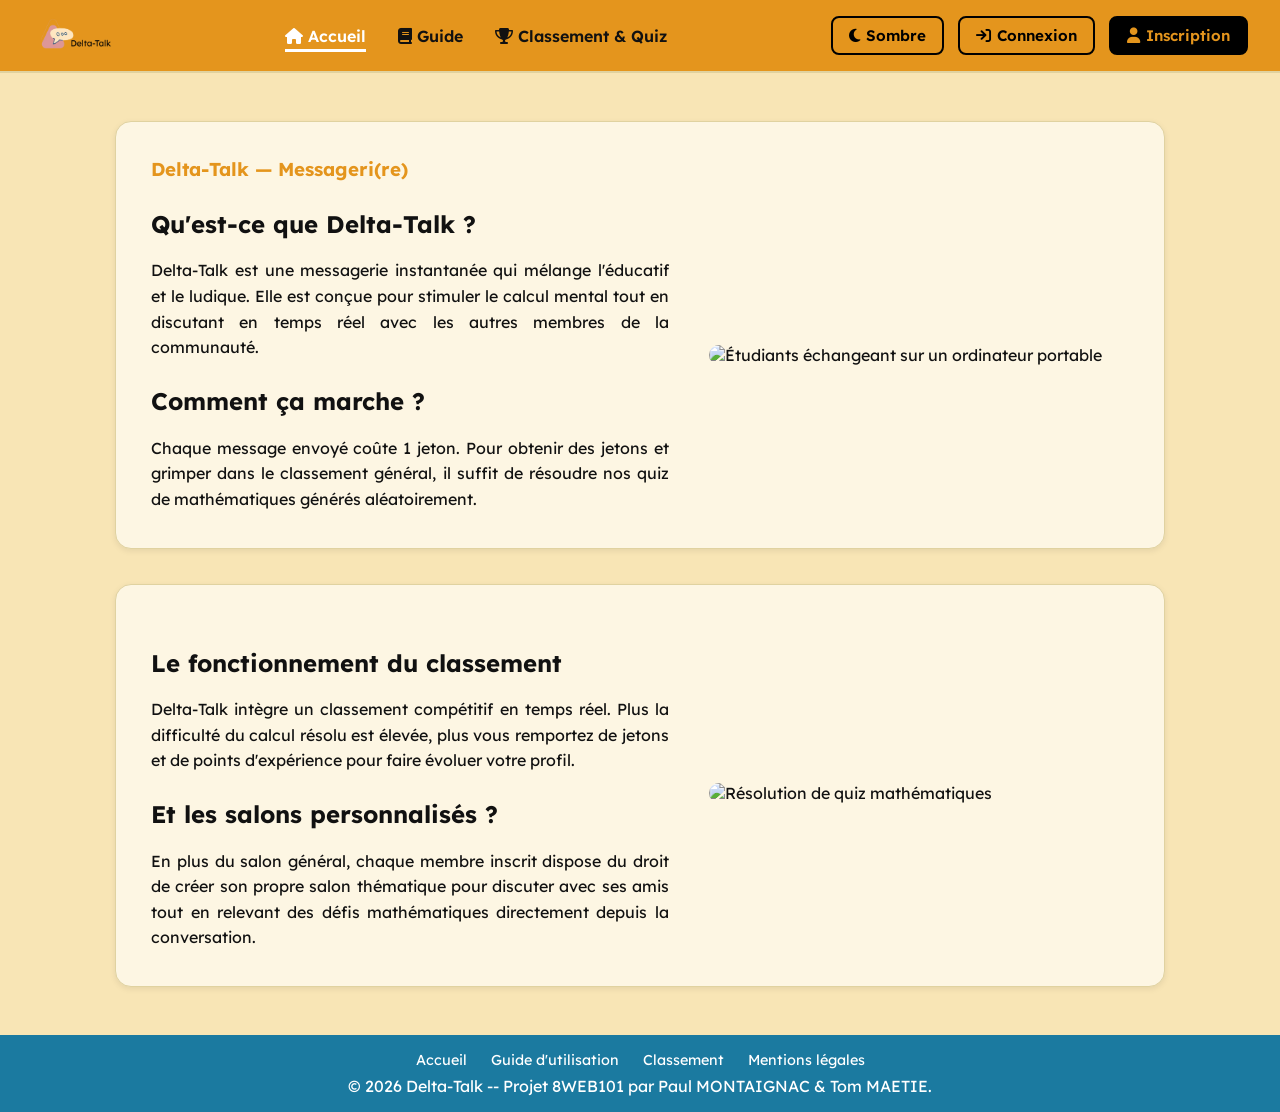
==== views/index.html @ 7402232b "Changement du bas de pages avec le bon nom du site actuel" ====
<!DOCTYPE html>
<html lang="fr">
<head>
    <meta charset="UTF-8">
    <meta name="viewport" content="width=device-width, initial-scale=1.0">
    <title>Messageri(re) - Accueil</title>
    <link rel="stylesheet" href="../public/css/style.css">
    <link rel="stylesheet" href="https://cdnjs.cloudflare.com/ajax/libs/font-awesome/6.5.1/css/all.min.css" crossorigin="anonymous" referrerpolicy="no-referrer" />
    <script src="https://cdn.jsdelivr.net/npm/@supabase/supabase-js@2"></script>
    <script src="../public/js/script.js" defer></script>
</head>
<body data-root=".">
    <a href="#main-content" class="skip-link">Aller au contenu principal</a>

    <header>
        <nav aria-label="Navigation principale">
            <div class="left">
                <a href="index.html"><img src="../public/img/logo.png" alt="Logo Messageri(re) Delta-Talk"></a>
            </div>
            <div class="middle">
                <a href="index.html" class="active"><i class="fa-solid fa-house" aria-hidden="true"></i> Accueil</a>
                <a href="legal/guide.html"><i class="fa-solid fa-book" aria-hidden="true"></i> Guide</a>
                <a href="ranking.html"><i class="fa-solid fa-trophy" aria-hidden="true"></i> Classement &amp; Quiz</a>
            </div>
            <div class="right">
                <a href="auth/login.html" class="login-button"><i class="fa-solid fa-arrow-right-to-bracket" aria-hidden="true"></i> Connexion</a>
                <a href="auth/register.html" class="register-button"><i class="fa-solid fa-user" aria-hidden="true"></i> Inscription</a>
            </div>
        </nav>
    </header>

    <main id="main-content">
        <section class="container">
            <article class="card">
                <h1>Delta-Talk — Messageri(re)</h1>
                <div class="boxes">
                    <div class="left">
                        <h2>Qu'est-ce que Delta-Talk ?</h2>
                        <p>
                            Delta-Talk est une messagerie instantanée qui mélange l'éducatif et le ludique. Elle est conçue pour stimuler le calcul mental tout en discutant en temps réel avec les autres membres de la communauté.
                        </p>
                        <h2>Comment ça marche ?</h2>
                        <p>
                            Chaque message envoyé coûte 1 jeton. Pour obtenir des jetons et grimper dans le classement général, il suffit de résoudre nos quiz de mathématiques générés aléatoirement.
                        </p>
                    </div>
                    <div class="right">
                        <img src="https://images.pexels.com/photos/4976712/pexels-photo-4976712.jpeg?auto=compress&cs=tinysrgb&w=600" alt="Étudiants échangeant sur un ordinateur portable" loading="lazy">
                    </div>
                </div>
            </article>

            <article class="card">
                <div class="boxes">
                    <div class="left">
                        <h2>Le fonctionnement du classement</h2>
                        <p>
                            Delta-Talk intègre un classement compétitif en temps réel. Plus la difficulté du calcul résolu est élevée, plus vous remportez de jetons et de points d'expérience pour faire évoluer votre profil.
                        </p>
                        <h2>Et les salons personnalisés ?</h2>
                        <p>
                            En plus du salon général, chaque membre inscrit dispose du droit de créer son propre salon thématique pour discuter avec ses amis tout en relevant des défis mathématiques directement depuis la conversation.
                        </p>
                    </div>
                    <div class="right">
                        <img src="https://images.pexels.com/photos/5905709/pexels-photo-5905709.jpeg?auto=compress&cs=tinysrgb&w=600" alt="Résolution de quiz mathématiques" loading="lazy">
                    </div>
                </div>
            </article>
        </section>
    </main>

    <footer>
        <div class="footer-links">
            <a href="index.html">Accueil</a>
            <a href="legal/guide.html">Guide d'utilisation</a>
            <a href="ranking.html">Classement</a>
            <a href="legal/legals.html">Mentions légales</a>
        </div>
        <p>&copy; 2026 Delta-Talk -- Projet 8WEB101 par Paul MONTAIGNAC &amp; Tom MAETIE.</p>
    </footer>
</body>
</html>
---- public/css/style.css ----
@import url('https://fonts.googleapis.com/css2?family=Lexend:wght@100..900&display=swap');

/* ------------ Variables de thème (Clair par défaut / Sombre) ------------ */
:root {
    --bg-main: #f8e5b5;
    --bg-card: #fdf6e3;
    --bg-subtle: #f4ead0;
    --bg-input: #ffffff;
    --text-main: #111111;
    --text-muted: #6b5f45;
    --border-color: #e0d2a0;
    --accent: #e4951d;
    --accent-hover: #c97e12;
    --nav-bg: #e4951d;
    --footer-bg: #1b7aa0;
    --footer-text: #ffffff;
    --danger: #c0392b;
    --success: #2f7a3d;
    --shadow: 0 2px 6px rgba(0, 0, 0, 0.08);
    --shadow-hover: 0 6px 16px rgba(0, 0, 0, 0.15);
}

[data-theme="dark"] {
    --bg-main: #12161f;
    --bg-card: #1e2433;
    --bg-subtle: #283044;
    --bg-input: #151924;
    --text-main: #f3f4f6;
    --text-muted: #9ca3af;
    --border-color: #374151;
    --accent: #f5a623;
    --accent-hover: #d98200;
    --nav-bg: #1a202c;
    --footer-bg: #0f172a;
    --footer-text: #e5e7eb;
    --danger: #ef4444;
    --success: #22c55e;
    --shadow: 0 4px 12px rgba(0, 0, 0, 0.4);
    --shadow-hover: 0 8px 20px rgba(0, 0, 0, 0.6);
}

/* ------------ Styles de base et Accessibilité ------------ */
* {
    padding: 0;
    margin: 0;
    box-sizing: border-box;
    font-family: 'Lexend', sans-serif;
}

body {
    display: flex;
    flex-direction: column;
    min-height: 100vh;
    background-color: var(--bg-main);
    color: var(--text-main);
    transition: background-color 0.25s ease, color 0.25s ease;
}

a {
    text-decoration: none;
    color: inherit;
}

/* Visibilité du focus clavier (touche Tab) pour l'accessibilité */
a:focus-visible,
button:focus-visible,
input:focus-visible,
select:focus-visible {
    outline: 3px solid var(--accent);
    outline-offset: 3px;
}

/* Lien d'évitement pour lecteurs d'écran et navigation clavier */
.skip-link {
    position: absolute;
    top: -50px;
    left: 10px;
    background: #000;
    color: #fff;
    padding: 8px 14px;
    border-radius: 6px;
    z-index: 1000;
    transition: top 0.2s;
}

.skip-link:focus {
    top: 10px;
}

/* ------------ Barre de navigation ------------ */
nav {
    display: flex;
    justify-content: space-between;
    align-items: center;
    flex-wrap: wrap;
    gap: 1rem;
    padding: 1rem 2rem;
    background-color: var(--nav-bg);
    border-bottom: 2px solid var(--border-color);
}

nav .left {
    display: flex;
    align-items: center;
    gap: 1rem;
}

nav .left img {
    max-width: 90px;
    height: auto;
}

nav .middle {
    display: flex;
    flex-wrap: wrap;
    gap: 2rem;
}

nav .middle a {
    color: var(--text-main);
    font-weight: 600;
    position: relative;
    padding: 0.25rem 0;
    transition: all 0.25s ease-in-out;
}

[data-theme="dark"] nav .middle a {
    color: var(--text-main);
}

nav .middle a::after {
    content: '';
    position: absolute;
    left: 0;
    bottom: -2px;
    width: 0%;
    height: 3px;
    background-color: #fff;
    transition: width 0.25s ease-in-out;
}

nav .middle a:hover,
nav .middle a.active {
    color: #fff;
}

[data-theme="dark"] nav .middle a:hover,
[data-theme="dark"] nav .middle a.active {
    color: var(--accent);
}

nav .middle a:hover::after,
nav .middle a.active::after {
    width: 100%;
}

nav .right {
    display: flex;
    align-items: center;
    flex-wrap: wrap;
    gap: 0.85rem;
}

nav .right a,
nav .right button {
    font-size: 0.95rem;
    font-weight: 600;
    padding: 0.5rem 1rem;
    border-radius: 8px;
    border: 2px solid #000;
    cursor: pointer;
    background-color: transparent;
    color: #000;
    transition: all 0.25s ease-in-out;
    display: inline-flex;
    align-items: center;
    gap: 0.4rem;
}

[data-theme="dark"] nav .right a,
[data-theme="dark"] nav .right button {
    border-color: var(--accent);
    color: var(--text-main);
}

nav .right .login-button:hover,
nav .right .theme-toggle-btn:hover {
    background-color: #fff;
    color: #000;
    border-color: #fff;
}

nav .right .register-button {
    background-color: #000;
    color: var(--accent);
}

[data-theme="dark"] nav .right .register-button {
    background-color: var(--accent);
    color: #000;
}

nav .right .register-button:hover {
    background-color: #fff;
    color: #000;
    border-color: #000;
}

/* ------------ Contenu principal ------------ */
main {
    flex: 1;
    background-color: var(--bg-main);
}

.container {
    display: flex;
    flex-direction: column;
    align-items: center;
    gap: 2.2rem;
    padding: 3rem 1.5rem;
    max-width: 1200px;
    margin: 0 auto;
}

.boxes {
    display: flex;
    justify-content: space-between;
    align-items: center;
    flex-direction: row;
    gap: 40px;
    margin-top: 1rem;
}

.boxes .left {
    flex: 1;
    display: flex;
    flex-direction: column;
    gap: 0.85rem;
}

.boxes .right {
    max-width: 420px;
    width: 100%;
}

.boxes .right img {
    border-radius: 16px;
    max-width: 100%;
    height: auto;
    display: block;
}

.boxes p {
    text-align: justify;
    line-height: 1.6;
    color: var(--text-main);
}

.card {
    max-width: 1050px;
    width: 100%;
    margin: 0 auto;
    border: 1px solid var(--border-color);
    border-radius: 16px;
    padding: 2.2rem;
    background-color: var(--bg-card);
    box-shadow: var(--shadow);
    transition: all 0.25s ease-in-out;
}

.card:hover {
    box-shadow: var(--shadow-hover);
    border-color: var(--accent);
}

.card h1 {
    margin-bottom: 1rem;
    color: var(--accent);
}

.card h2 {
    margin-top: 0.75rem;
    margin-bottom: 0.35rem;
}

/* ------------ Formulaires (Connexion / Inscription) ------------ */
.form-container {
    display: flex;
    flex-direction: column;
    justify-content: center;
    align-items: center;
    max-width: 480px;
    width: 92%;
    margin: 3.5rem auto;
}

.form-container h1 {
    margin-bottom: 1.2rem;
    text-align: center;
}

.form-container form {
    display: flex;
    flex-direction: column;
    width: 100%;
    max-width: 340px;
    gap: 12px;
    margin-top: 10px;
    margin-bottom: 15px;
}

.form-container form > span {
    display: flex;
    flex-direction: column;
}

.form-container form > span label {
    margin-left: 8px;
    margin-bottom: 5px;
    display: inline-flex;
    align-items: center;
    gap: 6px;
    font-weight: 500;
}

.form-container form > span input {
    background-color: var(--bg-input);
    color: var(--text-main);
    border: 2px solid var(--border-color);
    padding: 10px 14px;
    border-radius: 12px;
    font-size: 0.95rem;
    transition: border-color 0.25s ease-in-out;
}

.form-container form > span input:focus {
    outline: none;
    border-color: var(--accent);
}

.form-container form button,
.btn-primary {
    background-color: var(--accent);
    color: #000;
    border: none;
    padding: 12px 18px;
    font-size: 1rem;
    font-weight: 700;
    border-radius: 12px;
    margin-top: 10px;
    cursor: pointer;
    transition: background-color 0.25s ease-in-out, transform 0.15s ease;
    display: inline-flex;
    align-items: center;
    justify-content: center;
    gap: 0.5rem;
}

.form-container form button:hover,
.btn-primary:hover {
    background-color: var(--accent-hover);
    transform: translateY(-2px);
}

.form-container .required {
    color: var(--danger);
    font-weight: 700;
}

.form-container .optional {
    color: var(--text-muted);
    font-weight: 400;
    font-size: 0.8rem;
}

.form-container .form-note {
    font-size: 0.85rem;
    color: var(--text-muted);
    margin-top: 4px;
}

.field-error {
    display: block;
    min-height: 1.1rem;
    color: var(--danger);
    font-size: 0.82rem;
    margin-left: 8px;
    margin-top: 3px;
}

#form-error,
#login-form-error {
    text-align: center;
    margin-left: 0;
    min-height: 1.2rem;
    font-weight: 600;
}

.password-rules {
    list-style: none;
    display: flex;
    flex-direction: column;
    gap: 5px;
    padding: 10px 12px;
    background-color: var(--bg-subtle);
    border-radius: 10px;
}

.password-rules li {
    display: flex;
    align-items: center;
    gap: 8px;
    font-size: 0.8rem;
    color: var(--text-muted);
}

.password-rules li.rule-invalid i {
    color: var(--danger);
}

.password-rules li.rule-valid,
.password-rules li.rule-valid i {
    color: var(--success);
}

/* ------------ Composant Quiz Mathématique & Classement ------------ */
.quiz-box {
    display: flex;
    flex-direction: column;
    gap: 1rem;
    background-color: var(--bg-subtle);
    padding: 1.5rem;
    border-radius: 14px;
    border: 1px solid var(--border-color);
    margin-top: 1rem;
}

.quiz-controls {
    display: flex;
    flex-wrap: wrap;
    gap: 0.75rem;
    align-items: center;
    justify-content: space-between;
}

.difficulty-group {
    display: flex;
    gap: 0.5rem;
    flex-wrap: wrap;
}

.difficulty-btn {
    padding: 0.45rem 0.9rem;
    border-radius: 8px;
    border: 2px solid var(--border-color);
    background-color: var(--bg-card);
    color: var(--text-main);
    font-weight: 600;
    cursor: pointer;
    transition: all 0.2s;
}

.difficulty-btn.active {
    background-color: var(--accent);
    color: #000;
    border-color: var(--accent);
}

.quiz-question-display {
    font-size: 1.6rem;
    font-weight: 800;
    text-align: center;
    padding: 1.2rem;
    background-color: var(--bg-card);
    border-radius: 12px;
    border: 2px dashed var(--accent);
}

.quiz-answer-form {
    display: flex;
    gap: 0.75rem;
    flex-wrap: wrap;
}

.quiz-answer-form input {
    flex: 1;
    min-width: 180px;
    padding: 0.75rem 1rem;
    border-radius: 10px;
    border: 2px solid var(--border-color);
    background-color: var(--bg-input);
    color: var(--text-main);
    font-size: 1.05rem;
}

.quiz-feedback {
    font-weight: 600;
    min-height: 1.4rem;
    text-align: center;
}

.quiz-feedback.success {
    color: var(--success);
}

.quiz-feedback.error {
    color: var(--danger);
}

/* Tableau de classement */
.ranking-table-wrapper {
    overflow-x: auto;
    margin-top: 1rem;
}

.ranking-table {
    width: 100%;
    border-collapse: collapse;
    text-align: left;
}

.ranking-table th,
.ranking-table td {
    padding: 0.9rem 1rem;
    border-bottom: 1px solid var(--border-color);
}

.ranking-table th {
    background-color: var(--bg-subtle);
    color: var(--accent);
    font-weight: 700;
}

.ranking-table tr.current-user-row {
    background-color: rgba(228, 149, 29, 0.18);
    font-weight: 700;
}

/* ------------ Page Profil & Barre d'évolution ------------ */
.profile-grid {
    display: grid;
    grid-template-columns: repeat(auto-fit, minmax(200px, 1fr));
    gap: 1.2rem;
    margin-top: 1.5rem;
}

.stat-card {
    background-color: var(--bg-subtle);
    border: 1px solid var(--border-color);
    border-radius: 14px;
    padding: 1.4rem;
    text-align: center;
    display: flex;
    flex-direction: column;
    gap: 0.4rem;
}

.stat-card i {
    font-size: 1.8rem;
    color: var(--accent);
}

.stat-card .stat-value {
    font-size: 1.6rem;
    font-weight: 800;
}

.stat-card .stat-label {
    font-size: 0.9rem;
    color: var(--text-muted);
}

.evolution-container {
    margin-top: 2rem;
    background-color: var(--bg-subtle);
    padding: 1.4rem;
    border-radius: 14px;
    border: 1px solid var(--border-color);
}

.progress-bar-bg {
    width: 100%;
    height: 18px;
    background-color: var(--bg-card);
    border-radius: 99px;
    overflow: hidden;
    margin-top: 0.75rem;
    border: 1px solid var(--border-color);
}

.progress-bar-fill {
    height: 100%;
    background: linear-gradient(90deg, #e4951d, #f7b023);
    width: 0%;
    transition: width 0.4s ease;
}

/* ------------ Pied de page ------------ */
footer {
    text-align: center;
    padding: 16px;
    background-color: var(--footer-bg);
    color: var(--footer-text);
    display: flex;
    flex-direction: column;
    gap: 0.4rem;
}

footer .footer-links {
    display: flex;
    justify-content: center;
    gap: 1.5rem;
    flex-wrap: wrap;
    font-size: 0.9rem;
}

footer .footer-links a:hover {
    text-decoration: underline;
}

/* ------------ Adaptabilité (RWD Mobile & Tablette) ------------ */
@media screen and (max-width: 900px) {
    .boxes {
        flex-direction: column;
        align-items: center;
        gap: 24px;
    }

    .boxes .right {
        max-width: 100%;
    }

    nav {
        flex-direction: column;
        padding: 1rem;
        text-align: center;
    }

    nav .middle,
    nav .right {
        justify-content: center;
        gap: 1rem;
    }

    .card {
        padding: 1.5rem;
    }
}
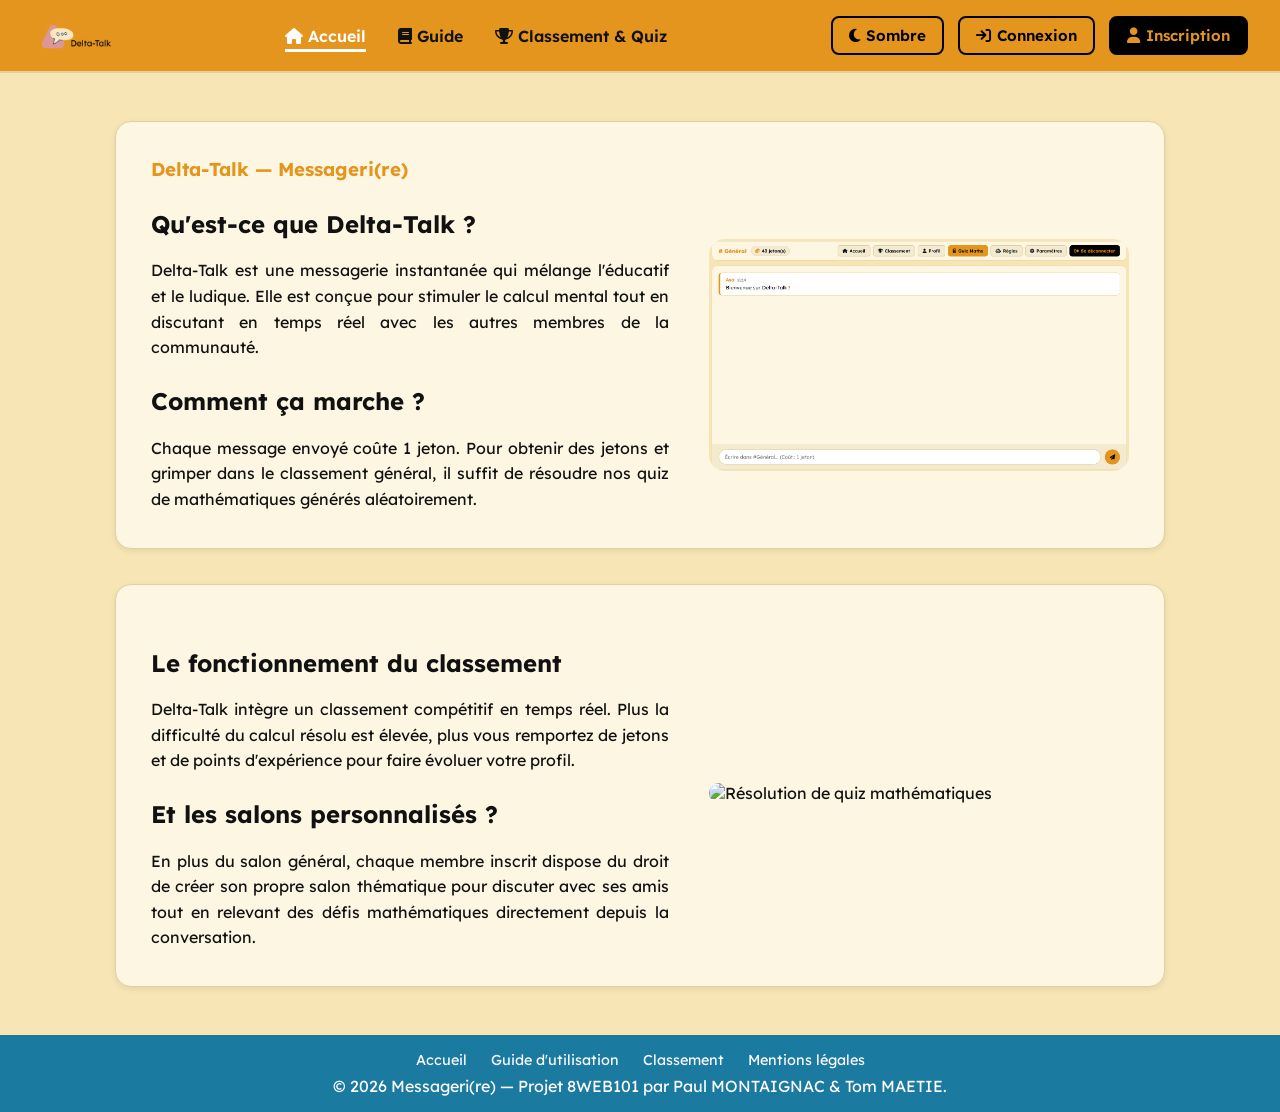
==== commit 57a0e076: "Updating index images" ====
--- a/views/index.html
+++ b/views/index.html
@@ -45,7 +45,7 @@
                         </p>
                     </div>
                     <div class="right">
-                        <img src="https://images.pexels.com/photos/4976712/pexels-photo-4976712.jpeg?auto=compress&cs=tinysrgb&w=600" alt="Étudiants échangeant sur un ordinateur portable" loading="lazy">
+                        <img src="/public/img/chat.png" alt="Étudiants échangeant sur un ordinateur portable" loading="lazy">
                     </div>
                 </div>
             </article>
@@ -63,7 +63,7 @@
                         </p>
                     </div>
                     <div class="right">
-                        <img src="https://images.pexels.com/photos/5905709/pexels-photo-5905709.jpeg?auto=compress&cs=tinysrgb&w=600" alt="Résolution de quiz mathématiques" loading="lazy">
+                        <img src="https://imgs.search.brave.com/g0kXQhqkd1YRslF8PBoYDP5u3pAXZ3hj72VeBHU4jCw/rs:fit:860:0:0:0/g:ce/aHR0cHM6Ly9pbWcu/bWFnbmlmaWMuY29t/L3ZlY3RldXJzLXBy/ZW1pdW0vaW50ZXJm/YWNlLXV0aWxpc2F0/ZXVyLWNsYXNzZW1l/bnQtZ2xhc3Ntb3Jw/aGlzbS1vcmFuZ2Ut/dmlmLXBhbm5lYXUt/dGFibGVhdS1ib3Jk/LWNsYXNzZW1lbnQt/bW9kZXJuZS1lbGVn/YW50LW5vdGVzLW1h/dGNocy1wb3VyLWlu/dGVyZmFjZS11dGls/aXNhdGV1ci1qZXV4/LW1vYmlsZXMtcGMt/bW9kZWxlLWNvbmNl/cHRpb24tZnV0dXJp/c3RlLW1pbmltYWxp/c3RlLWVwdXJlXzI3/ODI2MS0yNjQ4Lmpw/Zz9zZW10PWFpc19o/eWJyaWQmdz03NDAm/cT04MA" alt="Résolution de quiz mathématiques" loading="lazy">
                     </div>
                 </div>
             </article>
@@ -77,7 +77,7 @@
             <a href="ranking.html">Classement</a>
             <a href="legal/legals.html">Mentions légales</a>
         </div>
-        <p>&copy; 2026 Delta-Talk -- Projet 8WEB101 par Paul MONTAIGNAC &amp; Tom MAETIE.</p>
+        <p>&copy; 2026 Messageri(re) — Projet 8WEB101 par Paul MONTAIGNAC &amp; Tom MAETIE.</p>
     </footer>
 </body>
 </html>
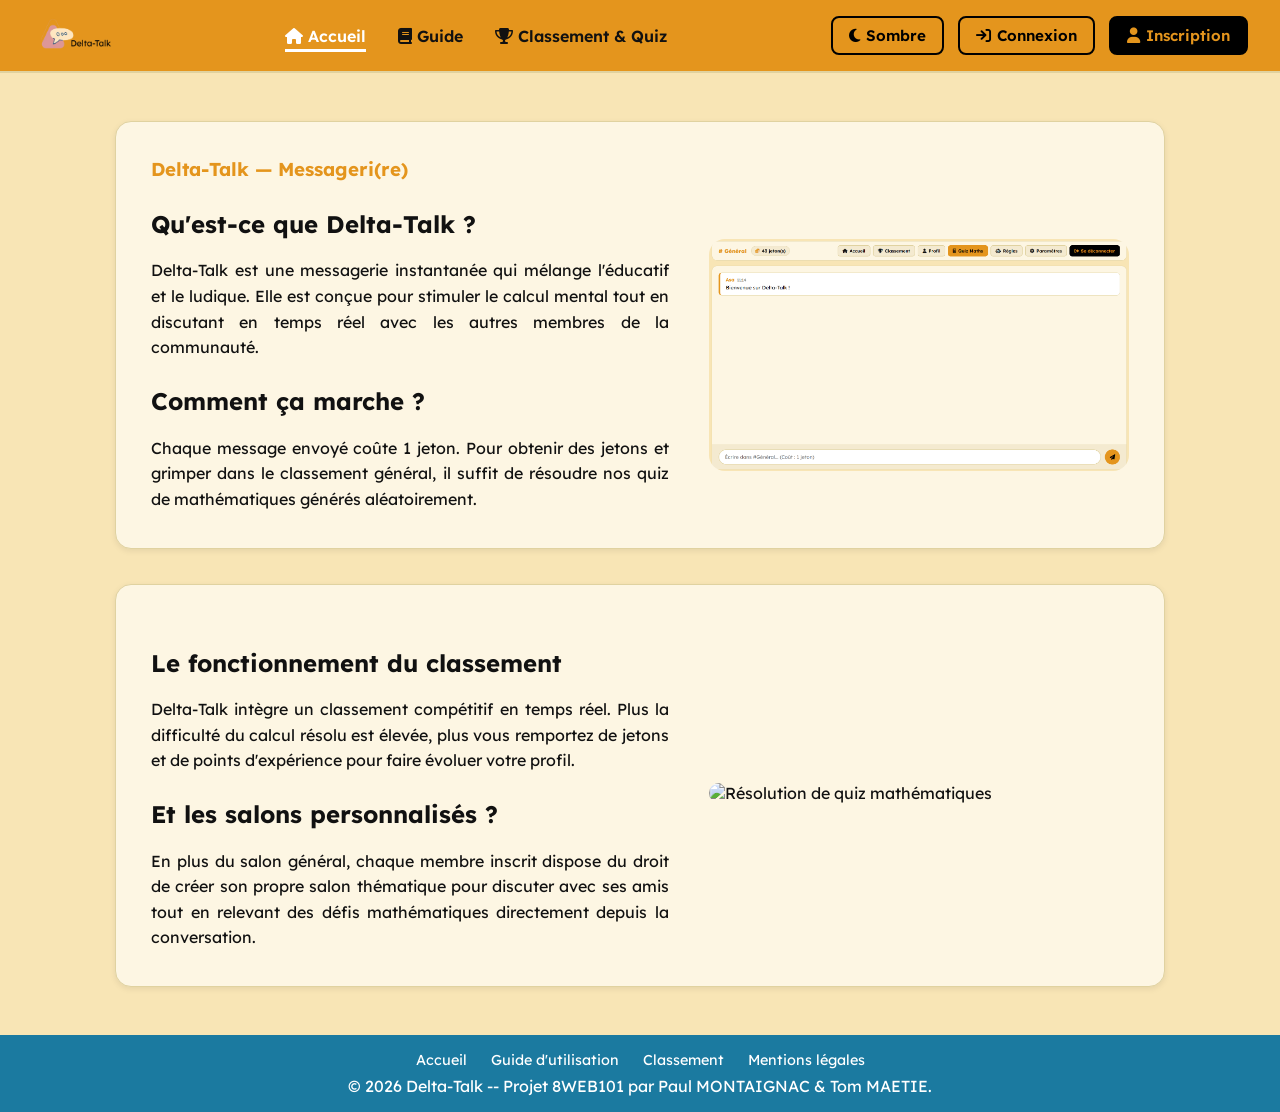
==== commit b56bc712: "Merge branch 'Test' of https://github.com/Slayziiy/UQAC-1 into Test" ====
--- a/views/index.html
+++ b/views/index.html
@@ -77,7 +77,7 @@
             <a href="ranking.html">Classement</a>
             <a href="legal/legals.html">Mentions légales</a>
         </div>
-        <p>&copy; 2026 Messageri(re) — Projet 8WEB101 par Paul MONTAIGNAC &amp; Tom MAETIE.</p>
+        <p>&copy; 2026 Delta-Talk -- Projet 8WEB101 par Paul MONTAIGNAC &amp; Tom MAETIE.</p>
     </footer>
 </body>
 </html>
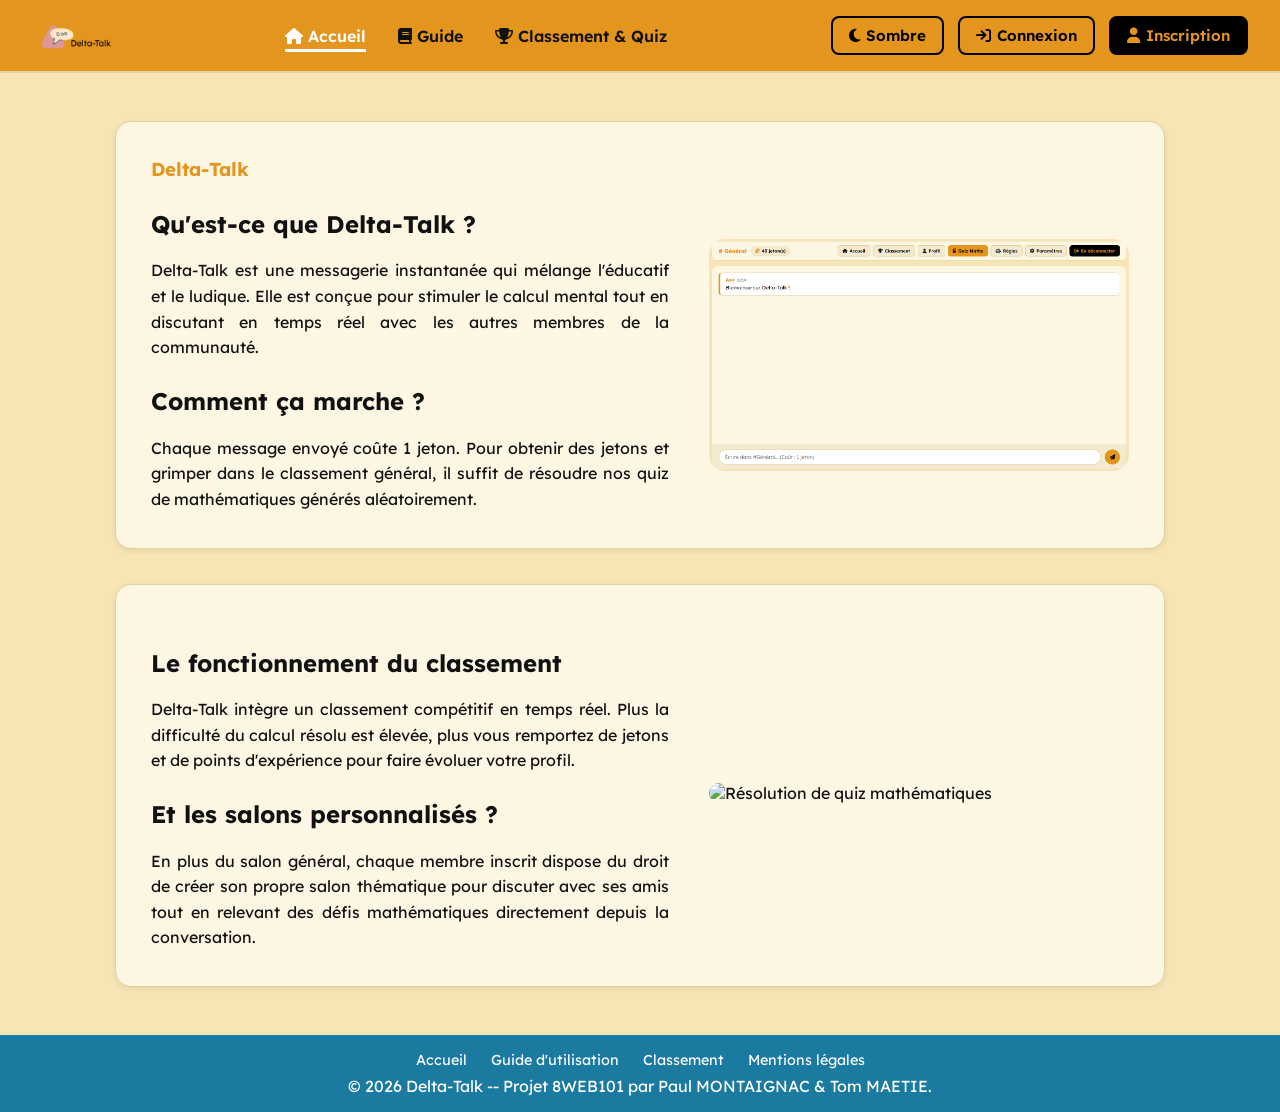
==== commit 0171b568: "Titre onglet + fautes orthographe" ====
--- a/views/index.html
+++ b/views/index.html
@@ -3,7 +3,7 @@
 <head>
     <meta charset="UTF-8">
     <meta name="viewport" content="width=device-width, initial-scale=1.0">
-    <title>Messageri(re) - Accueil</title>
+    <title>Delta-Talk - Accueil</title>
     <link rel="stylesheet" href="../public/css/style.css">
     <link rel="stylesheet" href="https://cdnjs.cloudflare.com/ajax/libs/font-awesome/6.5.1/css/all.min.css" crossorigin="anonymous" referrerpolicy="no-referrer" />
     <script src="https://cdn.jsdelivr.net/npm/@supabase/supabase-js@2"></script>
@@ -32,7 +32,7 @@
     <main id="main-content">
         <section class="container">
             <article class="card">
-                <h1>Delta-Talk — Messageri(re)</h1>
+                <h1>Delta-Talk</h1>
                 <div class="boxes">
                     <div class="left">
                         <h2>Qu'est-ce que Delta-Talk ?</h2>
@@ -45,7 +45,7 @@
                         </p>
                     </div>
                     <div class="right">
-                        <img src="/public/img/chat.png" alt="Étudiants échangeant sur un ordinateur portable" loading="lazy">
+                        <img src="../../public/img/chat.png" alt="Étudiants échangeant sur un ordinateur portable" loading="lazy">
                     </div>
                 </div>
             </article>
